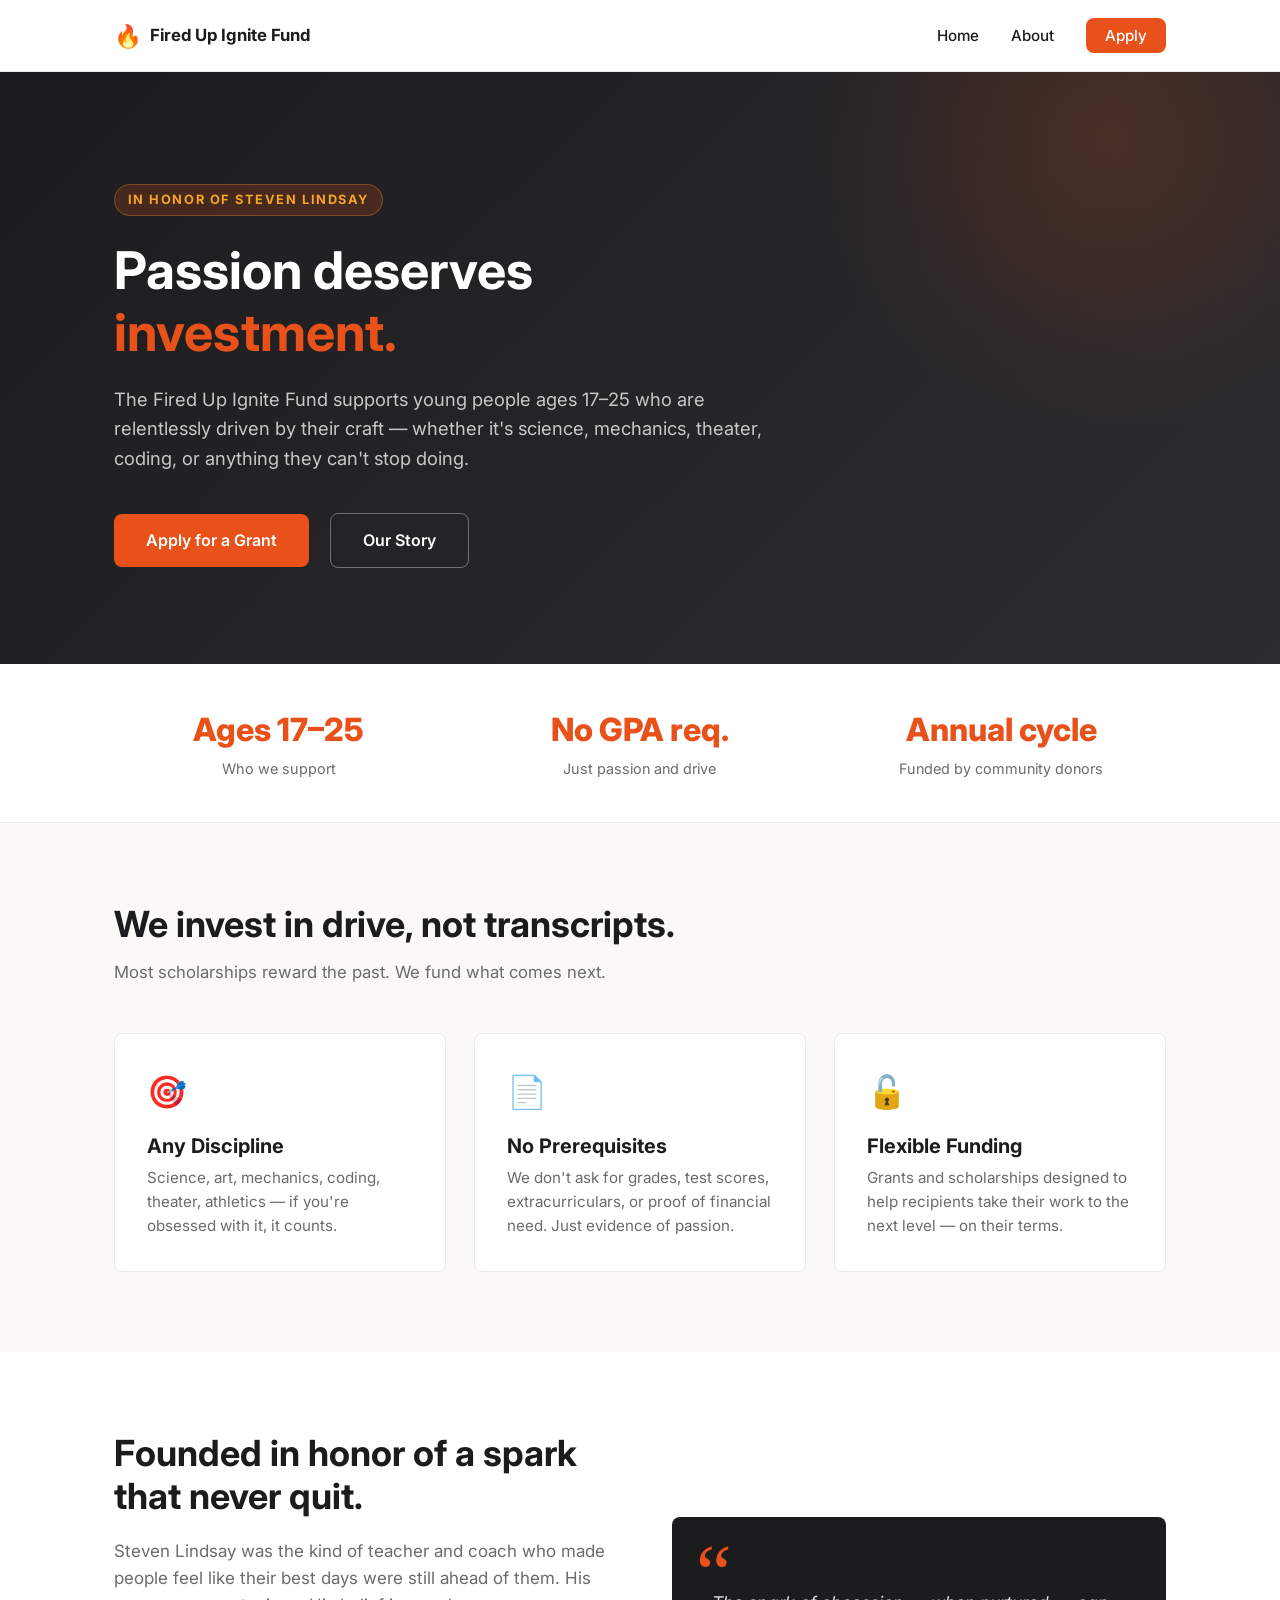
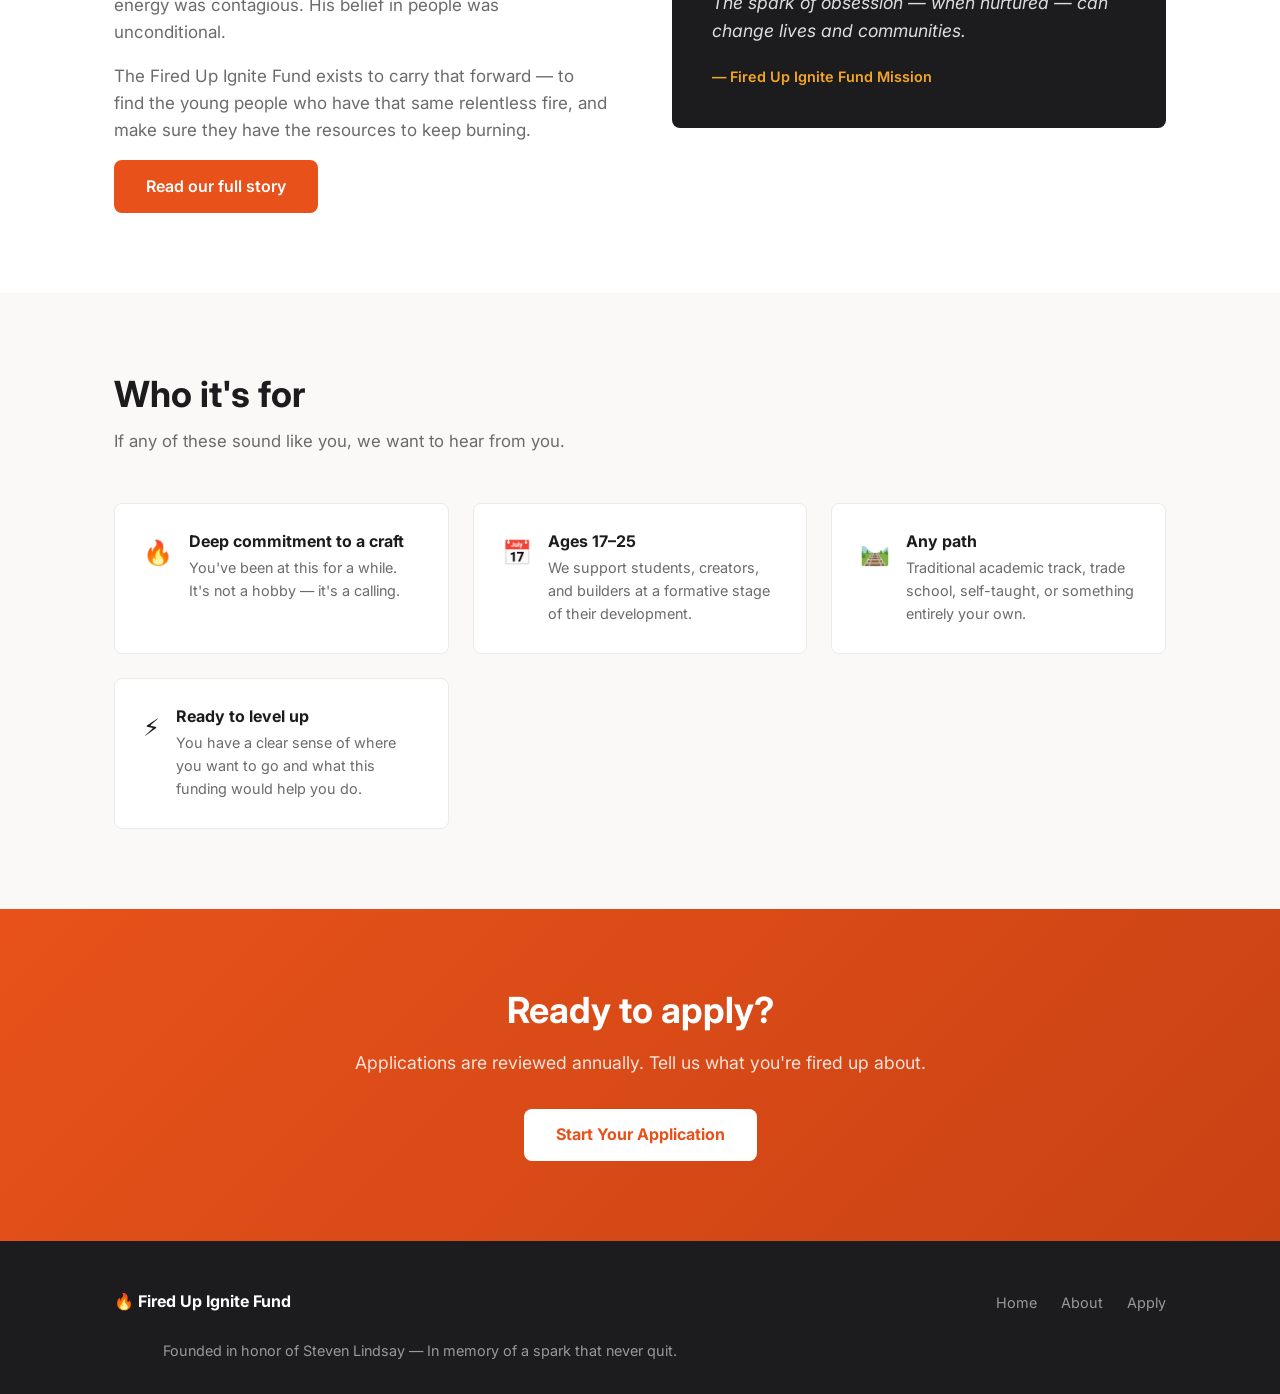
==== index.html @ f5d8de2d "Initial commit: Fired Up Ignite Fund website" ====
<!DOCTYPE html>
<html lang="en">
<head>
  <meta charset="UTF-8" />
  <meta name="viewport" content="width=device-width, initial-scale=1.0" />
  <title>Fired Up Ignite Fund — Fueling Passion, Not Just Grades</title>
  <meta name="description" content="The Fired Up Ignite Fund awards scholarships and flexible financial support to young people ages 17-25 who are relentlessly passionate about their craft." />
  <link rel="preconnect" href="https://fonts.googleapis.com" />
  <link rel="preconnect" href="https://fonts.gstatic.com" crossorigin />
  <link href="https://fonts.googleapis.com/css2?family=Inter:wght@400;500;600;700;800&display=swap" rel="stylesheet" />
  <link rel="stylesheet" href="css/style.css" />
</head>
<body>

  <!-- Nav -->
  <nav>
    <div class="nav-inner">
      <a class="nav-logo" href="index.html">
        <span class="flame">🔥</span> Fired Up Ignite Fund
      </a>
      <ul class="nav-links">
        <li><a href="index.html">Home</a></li>
        <li><a href="about.html">About</a></li>
        <li><a href="apply.html" class="nav-cta">Apply</a></li>
      </ul>
    </div>
  </nav>

  <!-- Hero -->
  <section class="hero">
    <div class="container">
      <div class="hero-tag">In honor of Steven Lindsay</div>
      <h1>Passion deserves<br><span>investment.</span></h1>
      <p>The Fired Up Ignite Fund supports young people ages 17–25 who are relentlessly driven by their craft — whether it's science, mechanics, theater, coding, or anything they can't stop doing.</p>
      <a href="apply.html" class="btn-primary">Apply for a Grant</a>
      <a href="about.html" class="btn-secondary">Our Story</a>
    </div>
  </section>

  <!-- Stats strip -->
  <div class="stats">
    <div class="container">
      <div class="stats-grid">
        <div>
          <span class="stat-num">Ages 17–25</span>
          <span class="stat-label">Who we support</span>
        </div>
        <div>
          <span class="stat-num">No GPA req.</span>
          <span class="stat-label">Just passion and drive</span>
        </div>
        <div>
          <span class="stat-num">Annual cycle</span>
          <span class="stat-label">Funded by community donors</span>
        </div>
      </div>
    </div>
  </div>

  <!-- What we believe -->
  <section class="pillars">
    <div class="container">
      <h2>We invest in drive, not transcripts.</h2>
      <p class="lead">Most scholarships reward the past. We fund what comes next.</p>
      <div class="pillars-grid">
        <div class="pillar-card">
          <div class="pillar-icon">🎯</div>
          <h3>Any Discipline</h3>
          <p>Science, art, mechanics, coding, theater, athletics — if you're obsessed with it, it counts.</p>
        </div>
        <div class="pillar-card">
          <div class="pillar-icon">📄</div>
          <h3>No Prerequisites</h3>
          <p>We don't ask for grades, test scores, extracurriculars, or proof of financial need. Just evidence of passion.</p>
        </div>
        <div class="pillar-card">
          <div class="pillar-icon">🔓</div>
          <h3>Flexible Funding</h3>
          <p>Grants and scholarships designed to help recipients take their work to the next level — on their terms.</p>
        </div>
      </div>
    </div>
  </section>

  <!-- Story snippet -->
  <section class="story">
    <div class="container">
      <div class="story-inner">
        <div class="story-text">
          <h2>Founded in honor of a spark that never quit.</h2>
          <p>Steven Lindsay was the kind of teacher and coach who made people feel like their best days were still ahead of them. His energy was contagious. His belief in people was unconditional.</p>
          <p>The Fired Up Ignite Fund exists to carry that forward — to find the young people who have that same relentless fire, and make sure they have the resources to keep burning.</p>
          <a href="about.html" class="btn-primary">Read our full story</a>
        </div>
        <div class="story-quote">
          <p>The spark of obsession — when nurtured — can change lives and communities.</p>
          <cite>— Fired Up Ignite Fund Mission</cite>
        </div>
      </div>
    </div>
  </section>

  <!-- Eligibility -->
  <section class="eligibility">
    <div class="container">
      <h2>Who it's for</h2>
      <p class="lead">If any of these sound like you, we want to hear from you.</p>
      <div class="elig-grid">
        <div class="elig-card">
          <div class="elig-icon">🔥</div>
          <div>
            <h3>Deep commitment to a craft</h3>
            <p>You've been at this for a while. It's not a hobby — it's a calling.</p>
          </div>
        </div>
        <div class="elig-card">
          <div class="elig-icon">📅</div>
          <div>
            <h3>Ages 17–25</h3>
            <p>We support students, creators, and builders at a formative stage of their development.</p>
          </div>
        </div>
        <div class="elig-card">
          <div class="elig-icon">🛤️</div>
          <div>
            <h3>Any path</h3>
            <p>Traditional academic track, trade school, self-taught, or something entirely your own.</p>
          </div>
        </div>
        <div class="elig-card">
          <div class="elig-icon">⚡</div>
          <div>
            <h3>Ready to level up</h3>
            <p>You have a clear sense of where you want to go and what this funding would help you do.</p>
          </div>
        </div>
      </div>
    </div>
  </section>

  <!-- CTA Banner -->
  <section class="cta-banner">
    <div class="container">
      <h2>Ready to apply?</h2>
      <p>Applications are reviewed annually. Tell us what you're fired up about.</p>
      <a href="apply.html" class="btn-white">Start Your Application</a>
    </div>
  </section>

  <!-- Footer -->
  <footer>
    <div class="container">
      <div class="footer-inner">
        <span class="footer-logo">🔥 Fired Up Ignite Fund</span>
        <ul class="footer-links">
          <li><a href="index.html">Home</a></li>
          <li><a href="about.html">About</a></li>
          <li><a href="apply.html">Apply</a></li>
        </ul>
      </div>
      <p class="footer-copy">Founded in honor of Steven Lindsay &mdash; In memory of a spark that never quit.</p>
    </div>
  </footer>

</body>
</html>
---- css/style.css ----
/* ============================================================
   Fired Up Ignite Fund — Main Stylesheet
   ============================================================ */

:root {
  --flame-orange: #E8521A;
  --flame-amber: #F5A623;
  --charcoal: #1C1C1E;
  --off-white: #FAF9F7;
  --mid-gray: #6B6B6B;
  --light-gray: #EBEBEB;
  --white: #FFFFFF;
  --max-width: 1100px;
  --radius: 8px;
  --font-main: 'Inter', system-ui, -apple-system, sans-serif;
}

/* ---- Reset ---- */
*, *::before, *::after { box-sizing: border-box; margin: 0; padding: 0; }
html { scroll-behavior: smooth; }
body {
  font-family: var(--font-main);
  background: var(--off-white);
  color: var(--charcoal);
  line-height: 1.6;
  font-size: 17px;
}
img { max-width: 100%; display: block; }
a { color: var(--flame-orange); text-decoration: none; }
a:hover { text-decoration: underline; }

/* ---- Typography ---- */
h1, h2, h3, h4 { line-height: 1.2; font-weight: 700; }
h1 { font-size: clamp(2rem, 5vw, 3.25rem); }
h2 { font-size: clamp(1.5rem, 3vw, 2.25rem); }
h3 { font-size: 1.25rem; }
p { max-width: 68ch; }

/* ---- Layout ---- */
.container {
  width: 100%;
  max-width: var(--max-width);
  margin: 0 auto;
  padding: 0 1.5rem;
}
section { padding: 5rem 0; }

/* ---- Navigation ---- */
nav {
  position: sticky;
  top: 0;
  z-index: 100;
  background: var(--white);
  border-bottom: 1px solid var(--light-gray);
}
.nav-inner {
  display: flex;
  align-items: center;
  justify-content: space-between;
  padding: 1.1rem 1.5rem;
  max-width: var(--max-width);
  margin: 0 auto;
}
.nav-logo {
  display: flex;
  align-items: center;
  gap: 0.5rem;
  font-weight: 700;
  font-size: 1.05rem;
  color: var(--charcoal);
  text-decoration: none;
}
.nav-logo .flame { font-size: 1.4rem; }
.nav-links {
  display: flex;
  gap: 2rem;
  list-style: none;
}
.nav-links a {
  color: var(--charcoal);
  font-size: 0.95rem;
  font-weight: 500;
  text-decoration: none;
  transition: color 0.2s;
}
.nav-links a:hover { color: var(--flame-orange); }
.nav-cta {
  background: var(--flame-orange);
  color: var(--white) !important;
  padding: 0.5rem 1.2rem;
  border-radius: var(--radius);
  transition: background 0.2s !important;
}
.nav-cta:hover { background: #c94214 !important; text-decoration: none !important; }

/* ---- Hero ---- */
.hero {
  background: linear-gradient(135deg, var(--charcoal) 0%, #2d2d2f 100%);
  color: var(--white);
  padding: 7rem 0 6rem;
  position: relative;
  overflow: hidden;
}
.hero::before {
  content: '';
  position: absolute;
  top: -40%;
  right: -10%;
  width: 600px;
  height: 600px;
  background: radial-gradient(circle, rgba(232,82,26,0.18) 0%, transparent 70%);
  pointer-events: none;
}
.hero-tag {
  display: inline-block;
  background: rgba(232,82,26,0.2);
  color: var(--flame-amber);
  font-size: 0.8rem;
  font-weight: 700;
  letter-spacing: 0.12em;
  text-transform: uppercase;
  padding: 0.3rem 0.8rem;
  border-radius: 100px;
  margin-bottom: 1.5rem;
  border: 1px solid rgba(245,166,35,0.3);
}
.hero h1 { color: var(--white); margin-bottom: 1.25rem; }
.hero h1 span { color: var(--flame-orange); }
.hero p {
  color: rgba(255,255,255,0.75);
  font-size: 1.15rem;
  margin-bottom: 2.5rem;
  max-width: 56ch;
}
.btn-primary {
  display: inline-block;
  background: var(--flame-orange);
  color: var(--white);
  padding: 0.85rem 2rem;
  border-radius: var(--radius);
  font-weight: 600;
  font-size: 1rem;
  text-decoration: none;
  transition: background 0.2s, transform 0.15s;
}
.btn-primary:hover {
  background: #c94214;
  transform: translateY(-1px);
  text-decoration: none;
  color: var(--white);
}
.btn-secondary {
  display: inline-block;
  background: transparent;
  color: var(--white);
  padding: 0.85rem 2rem;
  border-radius: var(--radius);
  font-weight: 600;
  font-size: 1rem;
  text-decoration: none;
  border: 1.5px solid rgba(255,255,255,0.35);
  margin-left: 1rem;
  transition: border-color 0.2s, background 0.2s;
}
.btn-secondary:hover {
  border-color: var(--white);
  background: rgba(255,255,255,0.07);
  text-decoration: none;
  color: var(--white);
}

/* ---- Stat strip ---- */
.stats {
  background: var(--white);
  border-bottom: 1px solid var(--light-gray);
  padding: 2.5rem 0;
}
.stats-grid {
  display: grid;
  grid-template-columns: repeat(3, 1fr);
  gap: 2rem;
  text-align: center;
}
.stat-num {
  font-size: 2rem;
  font-weight: 800;
  color: var(--flame-orange);
  display: block;
}
.stat-label {
  font-size: 0.9rem;
  color: var(--mid-gray);
  margin-top: 0.2rem;
}

/* ---- What we believe ---- */
.pillars { background: var(--off-white); }
.pillars h2 { margin-bottom: 0.75rem; }
.pillars .lead {
  color: var(--mid-gray);
  font-size: 1.05rem;
  margin-bottom: 3rem;
}
.pillars-grid {
  display: grid;
  grid-template-columns: repeat(auto-fit, minmax(280px, 1fr));
  gap: 1.75rem;
}
.pillar-card {
  background: var(--white);
  border: 1px solid var(--light-gray);
  border-radius: var(--radius);
  padding: 2rem;
}
.pillar-icon { font-size: 2rem; margin-bottom: 1rem; }
.pillar-card h3 { margin-bottom: 0.5rem; }
.pillar-card p { color: var(--mid-gray); font-size: 0.95rem; max-width: none; }

/* ---- Story section ---- */
.story { background: var(--white); }
.story-inner {
  display: grid;
  grid-template-columns: 1fr 1fr;
  gap: 4rem;
  align-items: center;
}
.story-text h2 { margin-bottom: 1.25rem; }
.story-text p {
  color: var(--mid-gray);
  margin-bottom: 1rem;
  max-width: none;
}
.story-quote {
  background: var(--charcoal);
  color: var(--white);
  border-radius: var(--radius);
  padding: 2.5rem;
  position: relative;
}
.story-quote::before {
  content: '\201C';
  font-size: 5rem;
  line-height: 1;
  color: var(--flame-orange);
  position: absolute;
  top: 1rem;
  left: 1.5rem;
  font-family: Georgia, serif;
}
.story-quote p {
  color: rgba(255,255,255,0.85);
  font-size: 1.1rem;
  font-style: italic;
  margin-top: 2rem;
  max-width: none;
}
.story-quote cite {
  display: block;
  margin-top: 1.25rem;
  color: var(--flame-amber);
  font-size: 0.9rem;
  font-style: normal;
  font-weight: 600;
}

/* ---- Eligibility ---- */
.eligibility { background: var(--off-white); }
.eligibility h2 { margin-bottom: 0.75rem; }
.eligibility .lead { color: var(--mid-gray); font-size: 1.05rem; margin-bottom: 3rem; }
.elig-grid {
  display: grid;
  grid-template-columns: repeat(auto-fit, minmax(260px, 1fr));
  gap: 1.5rem;
}
.elig-card {
  background: var(--white);
  border: 1px solid var(--light-gray);
  border-radius: var(--radius);
  padding: 1.75rem;
  display: flex;
  gap: 1rem;
  align-items: flex-start;
}
.elig-icon {
  font-size: 1.5rem;
  flex-shrink: 0;
  margin-top: 0.1rem;
}
.elig-card h3 { margin-bottom: 0.3rem; font-size: 1rem; }
.elig-card p { color: var(--mid-gray); font-size: 0.9rem; max-width: none; }

/* ---- CTA Banner ---- */
.cta-banner {
  background: linear-gradient(135deg, var(--flame-orange) 0%, #c94214 100%);
  color: var(--white);
  text-align: center;
  padding: 5rem 0;
}
.cta-banner h2 { color: var(--white); margin-bottom: 1rem; }
.cta-banner p {
  color: rgba(255,255,255,0.85);
  font-size: 1.1rem;
  margin: 0 auto 2rem;
}
.btn-white {
  display: inline-block;
  background: var(--white);
  color: var(--flame-orange);
  padding: 0.85rem 2rem;
  border-radius: var(--radius);
  font-weight: 700;
  font-size: 1rem;
  text-decoration: none;
  transition: opacity 0.2s, transform 0.15s;
}
.btn-white:hover {
  opacity: 0.92;
  transform: translateY(-1px);
  text-decoration: none;
  color: var(--flame-orange);
}

/* ---- Footer ---- */
footer {
  background: var(--charcoal);
  color: rgba(255,255,255,0.55);
  padding: 3rem 0 2rem;
  font-size: 0.9rem;
}
.footer-inner {
  display: flex;
  justify-content: space-between;
  align-items: center;
  flex-wrap: wrap;
  gap: 1rem;
}
.footer-logo {
  color: var(--white);
  font-weight: 700;
  font-size: 1rem;
}
.footer-links { display: flex; gap: 1.5rem; list-style: none; }
.footer-links a { color: rgba(255,255,255,0.55); }
.footer-links a:hover { color: var(--white); }
.footer-copy { width: 100%; margin-top: 1.5rem; text-align: center; }

/* ---- Apply page ---- */
.apply-hero {
  background: linear-gradient(135deg, var(--charcoal) 0%, #2d2d2f 100%);
  color: var(--white);
  padding: 5rem 0 4rem;
  text-align: center;
}
.apply-hero h1 { color: var(--white); margin-bottom: 1rem; }
.apply-hero p { color: rgba(255,255,255,0.75); font-size: 1.1rem; margin: 0 auto; }
.apply-body { background: var(--off-white); padding: 4rem 0 6rem; }
.apply-grid {
  display: grid;
  grid-template-columns: 1fr 340px;
  gap: 3rem;
  align-items: start;
}

/* ---- Form ---- */
.form-card {
  background: var(--white);
  border: 1px solid var(--light-gray);
  border-radius: var(--radius);
  padding: 2.5rem;
}
.form-section-label {
  font-size: 0.75rem;
  font-weight: 700;
  letter-spacing: 0.1em;
  text-transform: uppercase;
  color: var(--flame-orange);
  margin-bottom: 1.25rem;
  margin-top: 2rem;
  padding-top: 2rem;
  border-top: 1px solid var(--light-gray);
}
.form-section-label:first-child { margin-top: 0; padding-top: 0; border-top: none; }
.form-group { margin-bottom: 1.4rem; }
.form-row { display: grid; grid-template-columns: 1fr 1fr; gap: 1rem; }
label {
  display: block;
  font-size: 0.9rem;
  font-weight: 600;
  margin-bottom: 0.4rem;
  color: var(--charcoal);
}
label .req { color: var(--flame-orange); margin-left: 2px; }
input[type="text"],
input[type="email"],
input[type="number"],
input[type="url"],
select,
textarea {
  width: 100%;
  padding: 0.65rem 0.9rem;
  border: 1.5px solid var(--light-gray);
  border-radius: 6px;
  font-family: var(--font-main);
  font-size: 0.95rem;
  color: var(--charcoal);
  background: var(--white);
  transition: border-color 0.2s;
}
input:focus, select:focus, textarea:focus {
  outline: none;
  border-color: var(--flame-orange);
}
textarea { resize: vertical; min-height: 120px; }
.char-hint { font-size: 0.8rem; color: var(--mid-gray); margin-top: 0.3rem; }
.form-submit {
  margin-top: 2rem;
  padding-top: 2rem;
  border-top: 1px solid var(--light-gray);
}
.btn-submit {
  width: 100%;
  background: var(--flame-orange);
  color: var(--white);
  border: none;
  padding: 1rem;
  border-radius: var(--radius);
  font-size: 1.05rem;
  font-weight: 700;
  cursor: pointer;
  transition: background 0.2s, transform 0.15s;
  font-family: var(--font-main);
}
.btn-submit:hover { background: #c94214; transform: translateY(-1px); }
.form-disclaimer {
  font-size: 0.82rem;
  color: var(--mid-gray);
  margin-top: 1rem;
  text-align: center;
}

/* ---- Sidebar info ---- */
.apply-sidebar { display: flex; flex-direction: column; gap: 1.25rem; }
.sidebar-card {
  background: var(--white);
  border: 1px solid var(--light-gray);
  border-radius: var(--radius);
  padding: 1.5rem;
}
.sidebar-card h3 { font-size: 0.95rem; margin-bottom: 0.75rem; }
.sidebar-card p, .sidebar-card li { font-size: 0.9rem; color: var(--mid-gray); max-width: none; }
.sidebar-card ul { padding-left: 1.2rem; }
.sidebar-card li { margin-bottom: 0.4rem; }
.sidebar-highlight {
  background: linear-gradient(135deg, var(--flame-orange), #c94214);
  color: var(--white);
  border: none;
}
.sidebar-highlight h3, .sidebar-highlight p { color: var(--white); }
.sidebar-highlight p { color: rgba(255,255,255,0.85); }

/* ---- Success state ---- */
.form-success {
  display: none;
  text-align: center;
  padding: 3rem 2rem;
}
.form-success .check { font-size: 3rem; margin-bottom: 1rem; }
.form-success h2 { margin-bottom: 0.75rem; }
.form-success p { color: var(--mid-gray); margin: 0 auto; }

/* ---- About page ---- */
.about-hero {
  background: linear-gradient(135deg, var(--charcoal) 0%, #2d2d2f 100%);
  color: var(--white);
  padding: 5rem 0 4rem;
}
.about-hero h1 { color: var(--white); margin-bottom: 1rem; }
.about-hero p { color: rgba(255,255,255,0.75); font-size: 1.1rem; max-width: 60ch; }
.about-body { background: var(--off-white); }
.about-section { padding: 4rem 0; }
.about-section + .about-section { border-top: 1px solid var(--light-gray); }
.about-section h2 { margin-bottom: 1.25rem; }
.about-section p { color: var(--mid-gray); margin-bottom: 1rem; max-width: 70ch; }
.timeline { margin-top: 2rem; display: flex; flex-direction: column; gap: 1.5rem; }
.timeline-item { display: flex; gap: 1.25rem; align-items: flex-start; }
.timeline-dot {
  width: 12px; height: 12px;
  background: var(--flame-orange);
  border-radius: 50%;
  margin-top: 0.4rem;
  flex-shrink: 0;
}
.timeline-item p { color: var(--mid-gray); font-size: 0.95rem; max-width: none; margin: 0; }
.timeline-item strong { color: var(--charcoal); }
.values-grid {
  display: grid;
  grid-template-columns: repeat(auto-fit, minmax(220px, 1fr));
  gap: 1.5rem;
  margin-top: 2rem;
}
.value-item {
  padding: 1.5rem;
  background: var(--white);
  border: 1px solid var(--light-gray);
  border-radius: var(--radius);
}
.value-item .icon { font-size: 1.75rem; margin-bottom: 0.75rem; }
.value-item h3 { font-size: 1rem; margin-bottom: 0.4rem; }
.value-item p { color: var(--mid-gray); font-size: 0.88rem; max-width: none; margin: 0; }

/* ---- Responsive ---- */
@media (max-width: 768px) {
  .nav-links { display: none; }
  .stats-grid { grid-template-columns: 1fr; gap: 1.5rem; }
  .story-inner { grid-template-columns: 1fr; gap: 2.5rem; }
  .apply-grid { grid-template-columns: 1fr; }
  .apply-sidebar { order: -1; }
  .form-row { grid-template-columns: 1fr; }
  .footer-inner { flex-direction: column; text-align: center; }
  .btn-secondary { margin-left: 0; margin-top: 0.75rem; display: block; text-align: center; }
}
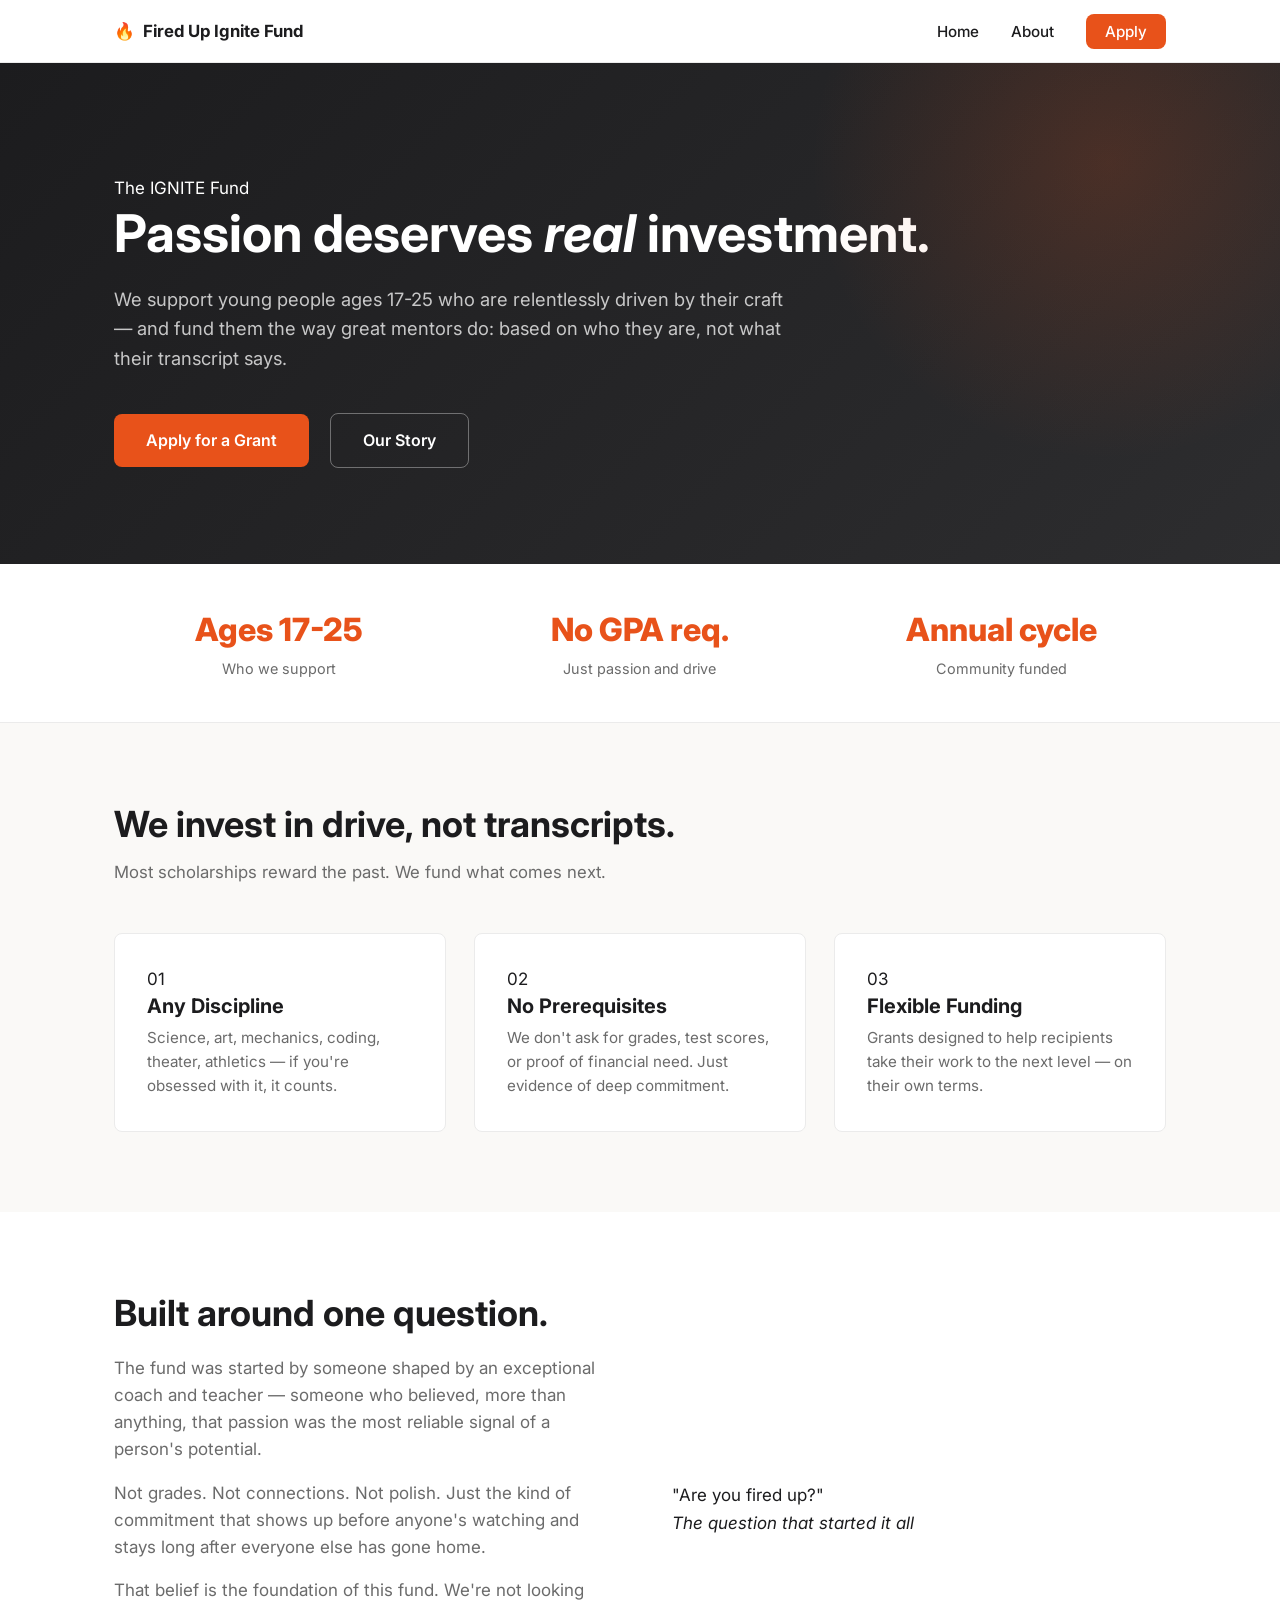
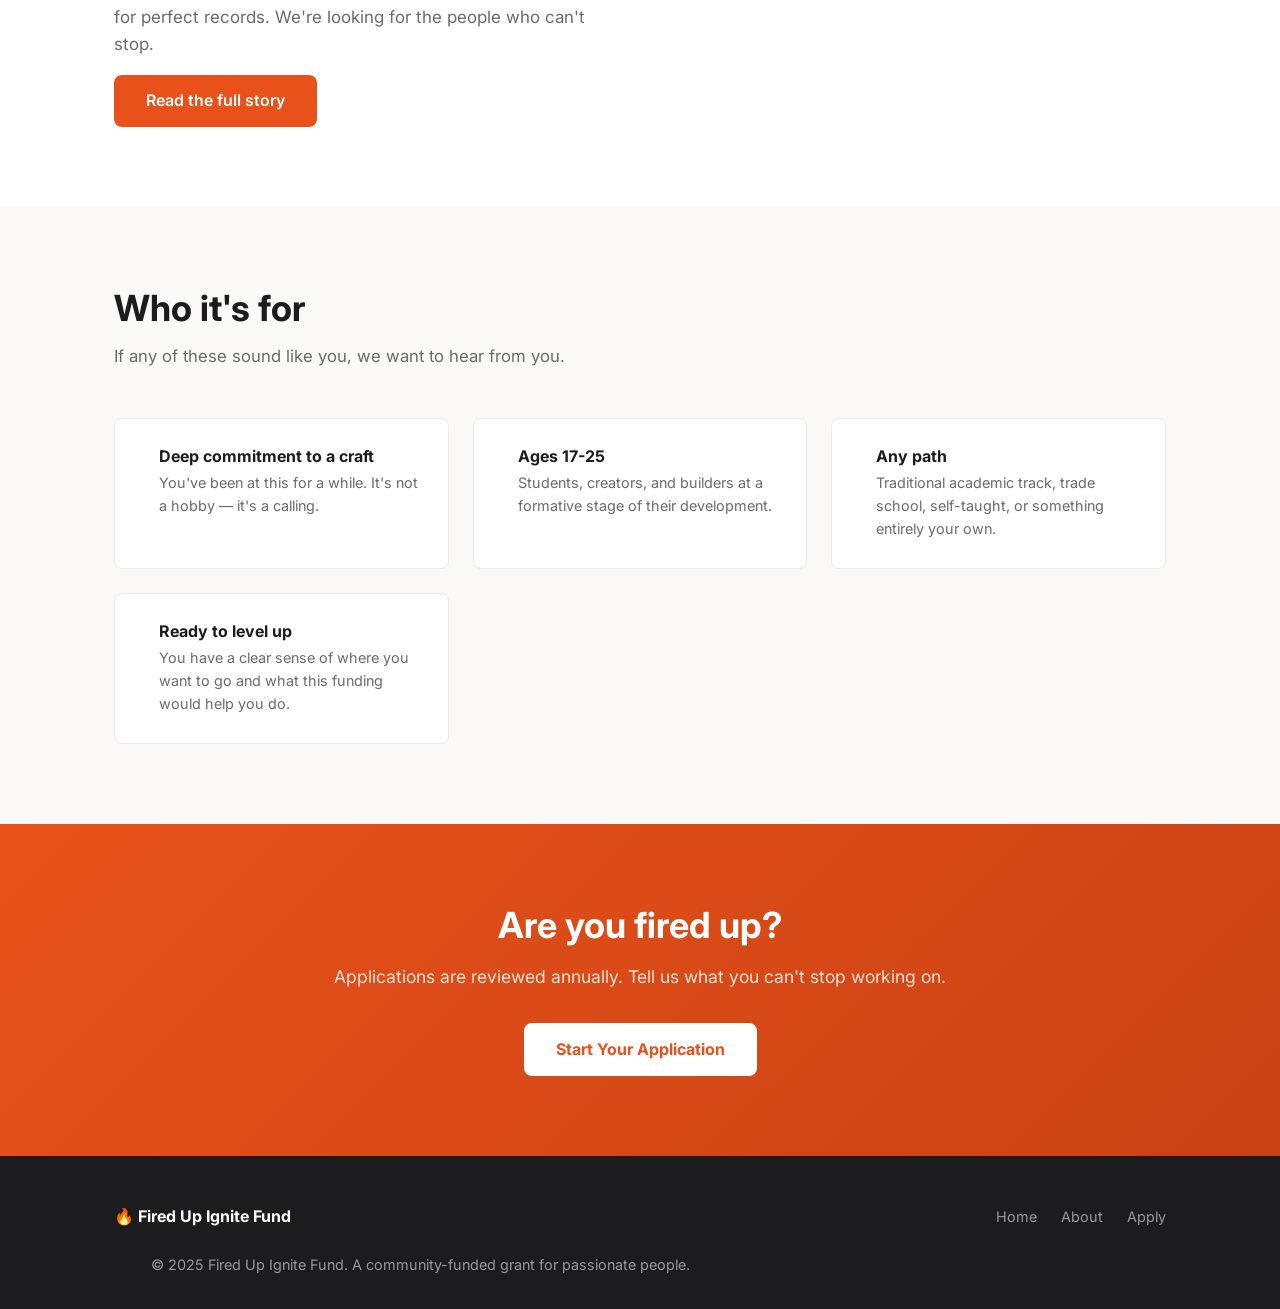
==== commit 42ecc41e: "Redesign: modern layout, remove memorial language, update homepage copy" ====
--- a/index.html
+++ b/index.html
@@ -3,21 +3,17 @@
 <head>
   <meta charset="UTF-8" />
   <meta name="viewport" content="width=device-width, initial-scale=1.0" />
-  <title>Fired Up Ignite Fund — Fueling Passion, Not Just Grades</title>
-  <meta name="description" content="The Fired Up Ignite Fund awards scholarships and flexible financial support to young people ages 17-25 who are relentlessly passionate about their craft." />
+  <title>Fired Up Ignite Fund — Grants for People Who Can't Stop</title>
+  <meta name="description" content="The Fired Up Ignite Fund supports young people ages 17-25 who are relentlessly passionate about their craft. No GPA required. Just evidence of fire." />
   <link rel="preconnect" href="https://fonts.googleapis.com" />
   <link rel="preconnect" href="https://fonts.gstatic.com" crossorigin />
   <link href="https://fonts.googleapis.com/css2?family=Inter:wght@400;500;600;700;800&display=swap" rel="stylesheet" />
   <link rel="stylesheet" href="css/style.css" />
 </head>
 <body>
-
-  <!-- Nav -->
   <nav>
     <div class="nav-inner">
-      <a class="nav-logo" href="index.html">
-        <span class="flame">🔥</span> Fired Up Ignite Fund
-      </a>
+      <a class="nav-logo" href="index.html"><span class="logo-mark">🔥</span> Fired Up Ignite Fund</a>
       <ul class="nav-links">
         <li><a href="index.html">Home</a></li>
         <li><a href="about.html">About</a></li>
@@ -25,129 +21,73 @@
       </ul>
     </div>
   </nav>
-
-  <!-- Hero -->
   <section class="hero">
     <div class="container">
-      <div class="hero-tag">In honor of Steven Lindsay</div>
-      <h1>Passion deserves<br><span>investment.</span></h1>
-      <p>The Fired Up Ignite Fund supports young people ages 17–25 who are relentlessly driven by their craft — whether it's science, mechanics, theater, coding, or anything they can't stop doing.</p>
-      <a href="apply.html" class="btn-primary">Apply for a Grant</a>
-      <a href="about.html" class="btn-secondary">Our Story</a>
+      <div class="hero-eyebrow">The IGNITE Fund</div>
+      <h1>Passion deserves <em>real</em> investment.</h1>
+      <p>We support young people ages 17-25 who are relentlessly driven by their craft — and fund them the way great mentors do: based on who they are, not what their transcript says.</p>
+      <div class="hero-actions">
+        <a href="apply.html" class="btn-primary">Apply for a Grant</a>
+        <a href="about.html" class="btn-secondary">Our Story</a>
+      </div>
     </div>
   </section>
-
-  <!-- Stats strip -->
   <div class="stats">
     <div class="container">
       <div class="stats-grid">
-        <div>
-          <span class="stat-num">Ages 17–25</span>
-          <span class="stat-label">Who we support</span>
-        </div>
-        <div>
-          <span class="stat-num">No GPA req.</span>
-          <span class="stat-label">Just passion and drive</span>
-        </div>
-        <div>
-          <span class="stat-num">Annual cycle</span>
-          <span class="stat-label">Funded by community donors</span>
-        </div>
+        <div><span class="stat-num">Ages 17-25</span><span class="stat-label">Who we support</span></div>
+        <div><span class="stat-num">No GPA req.</span><span class="stat-label">Just passion and drive</span></div>
+        <div><span class="stat-num">Annual cycle</span><span class="stat-label">Community funded</span></div>
       </div>
     </div>
   </div>
-
-  <!-- What we believe -->
   <section class="pillars">
     <div class="container">
       <h2>We invest in drive, not transcripts.</h2>
       <p class="lead">Most scholarships reward the past. We fund what comes next.</p>
       <div class="pillars-grid">
-        <div class="pillar-card">
-          <div class="pillar-icon">🎯</div>
-          <h3>Any Discipline</h3>
-          <p>Science, art, mechanics, coding, theater, athletics — if you're obsessed with it, it counts.</p>
+        <div class="pillar-card"><span class="pillar-num">01</span><h3>Any Discipline</h3><p>Science, art, mechanics, coding, theater, athletics — if you're obsessed with it, it counts.</p></div>
+        <div class="pillar-card"><span class="pillar-num">02</span><h3>No Prerequisites</h3><p>We don't ask for grades, test scores, or proof of financial need. Just evidence of deep commitment.</p></div>
+        <div class="pillar-card"><span class="pillar-num">03</span><h3>Flexible Funding</h3><p>Grants designed to help recipients take their work to the next level — on their own terms.</p></div>
+      </div>
+    </div>
+  </section>
+  <section class="story">
+    <div class="container">
+      <div class="story-inner">
+        <div class="story-text">
+          <h2>Built around one question.</h2>
+          <p>The fund was started by someone shaped by an exceptional coach and teacher — someone who believed, more than anything, that passion was the most reliable signal of a person's potential.</p>
+          <p>Not grades. Not connections. Not polish. Just the kind of commitment that shows up before anyone's watching and stays long after everyone else has gone home.</p>
+          <p>That belief is the foundation of this fund. We're not looking for perfect records. We're looking for the people who can't stop.</p>
+          <a href="about.html" class="btn-primary">Read the full story</a>
         </div>
-        <div class="pillar-card">
-          <div class="pillar-icon">📄</div>
-          <h3>No Prerequisites</h3>
-          <p>We don't ask for grades, test scores, extracurriculars, or proof of financial need. Just evidence of passion.</p>
-        </div>
-        <div class="pillar-card">
-          <div class="pillar-icon">🔓</div>
-          <h3>Flexible Funding</h3>
-          <p>Grants and scholarships designed to help recipients take their work to the next level — on their terms.</p>
+        <div class="story-pull">
+          <blockquote>"Are you fired up?"</blockquote>
+          <cite>The question that started it all</cite>
         </div>
       </div>
     </div>
   </section>
-
-  <!-- Story snippet -->
-  <section class="story">
-    <div class="container">
-      <div class="story-inner">
-        <div class="story-text">
-          <h2>Founded in honor of a spark that never quit.</h2>
-          <p>Steven Lindsay was the kind of teacher and coach who made people feel like their best days were still ahead of them. His energy was contagious. His belief in people was unconditional.</p>
-          <p>The Fired Up Ignite Fund exists to carry that forward — to find the young people who have that same relentless fire, and make sure they have the resources to keep burning.</p>
-          <a href="about.html" class="btn-primary">Read our full story</a>
-        </div>
-        <div class="story-quote">
-          <p>The spark of obsession — when nurtured — can change lives and communities.</p>
-          <cite>— Fired Up Ignite Fund Mission</cite>
-        </div>
-      </div>
-    </div>
-  </section>
-
-  <!-- Eligibility -->
   <section class="eligibility">
     <div class="container">
       <h2>Who it's for</h2>
       <p class="lead">If any of these sound like you, we want to hear from you.</p>
       <div class="elig-grid">
-        <div class="elig-card">
-          <div class="elig-icon">🔥</div>
-          <div>
-            <h3>Deep commitment to a craft</h3>
-            <p>You've been at this for a while. It's not a hobby — it's a calling.</p>
-          </div>
-        </div>
-        <div class="elig-card">
-          <div class="elig-icon">📅</div>
-          <div>
-            <h3>Ages 17–25</h3>
-            <p>We support students, creators, and builders at a formative stage of their development.</p>
-          </div>
-        </div>
-        <div class="elig-card">
-          <div class="elig-icon">🛤️</div>
-          <div>
-            <h3>Any path</h3>
-            <p>Traditional academic track, trade school, self-taught, or something entirely your own.</p>
-          </div>
-        </div>
-        <div class="elig-card">
-          <div class="elig-icon">⚡</div>
-          <div>
-            <h3>Ready to level up</h3>
-            <p>You have a clear sense of where you want to go and what this funding would help you do.</p>
-          </div>
-        </div>
+        <div class="elig-card"><div class="elig-dot"></div><div><h3>Deep commitment to a craft</h3><p>You've been at this for a while. It's not a hobby — it's a calling.</p></div></div>
+        <div class="elig-card"><div class="elig-dot"></div><div><h3>Ages 17-25</h3><p>Students, creators, and builders at a formative stage of their development.</p></div></div>
+        <div class="elig-card"><div class="elig-dot"></div><div><h3>Any path</h3><p>Traditional academic track, trade school, self-taught, or something entirely your own.</p></div></div>
+        <div class="elig-card"><div class="elig-dot"></div><div><h3>Ready to level up</h3><p>You have a clear sense of where you want to go and what this funding would help you do.</p></div></div>
       </div>
     </div>
   </section>
-
-  <!-- CTA Banner -->
   <section class="cta-banner">
     <div class="container">
-      <h2>Ready to apply?</h2>
-      <p>Applications are reviewed annually. Tell us what you're fired up about.</p>
+      <h2>Are you fired up?</h2>
+      <p>Applications are reviewed annually. Tell us what you can't stop working on.</p>
       <a href="apply.html" class="btn-white">Start Your Application</a>
     </div>
   </section>
-
-  <!-- Footer -->
   <footer>
     <div class="container">
       <div class="footer-inner">
@@ -158,9 +98,8 @@
           <li><a href="apply.html">Apply</a></li>
         </ul>
       </div>
-      <p class="footer-copy">Founded in honor of Steven Lindsay &mdash; In memory of a spark that never quit.</p>
+      <p class="footer-copy">© 2025 Fired Up Ignite Fund. A community-funded grant for passionate people.</p>
     </div>
   </footer>
-
 </body>
 </html>
